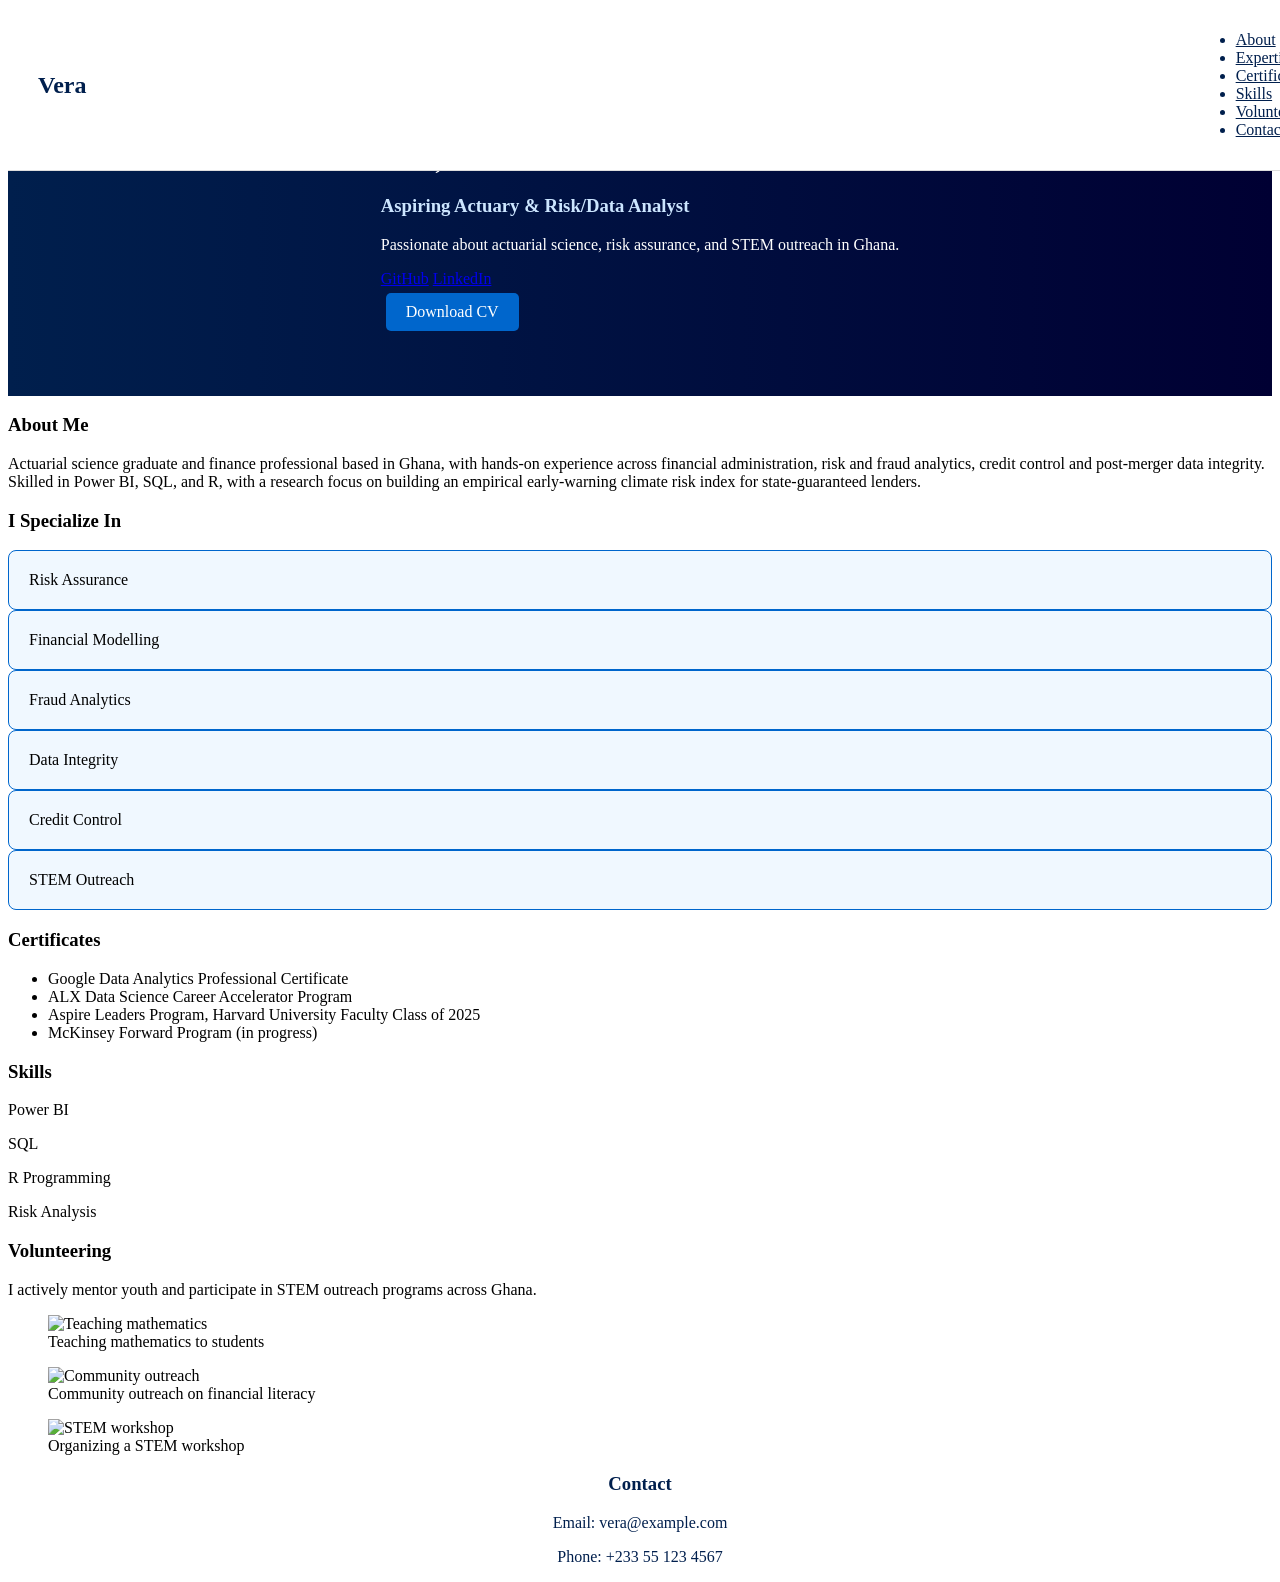
==== index.html @ 3a0b39cd "Rename index.html. to index.html" ====
<!DOCTYPE html>
<html lang="en">
<head>
  <meta charset="UTF-8">
  <title>Vera's Portfolio</title>
  <link rel="stylesheet" href="style.css">
  <script src="script.js" defer></script>
</head>
<body>
  <!-- Navigation -->
  <nav>
    <h1>Vera</h1>
    <ul>
      <li><a href="#about">About</a></li>
      <li><a href="#expertise">Expertise</a></li>
      <li><a href="#certificates">Certificates</a></li>
      <li><a href="#skills">Skills</a></li>
      <li><a href="#volunteering">Volunteering</a></li>
      <li><a href="#contact">Contact</a></li>
    </ul>
  </nav>

  <!-- Hero Section -->
  <header class="hero">
    <div class="hero-text">
      <h2>Hello, I am Vera</h2>
      <h3>Aspiring Actuary & Risk/Data Analyst</h3>
      <p>Passionate about actuarial science, risk assurance, and STEM outreach in Ghana.</p>
      <div class="social-icons">
        <a href="https://github.com/yourusername">GitHub</a>
        <a href="https://linkedin.com/in/yourprofile">LinkedIn</a>
      </div>
      <a href="cv.pdf" class="btn">Download CV</a>
    </div>
  </header>

  <!-- About Section -->
  <section id="about">
    <h3>About Me</h3>
    <p>Actuarial science graduate and finance professional based in Ghana, with hands-on experience across financial administration, risk and fraud analytics, credit control and post-merger data integrity. Skilled in Power BI, SQL, and R, with a research focus on building an empirical early-warning climate risk index for state-guaranteed lenders.</p>
  </section>

  <!-- Expertise Section -->
  <section id="expertise">
    <h3>I Specialize In</h3>
    <div class="expertise-grid">
      <div class="card">Risk Assurance</div>
      <div class="card">Financial Modelling</div>
      <div class="card">Fraud Analytics</div>
      <div class="card">Data Integrity</div>
      <div class="card">Credit Control</div>
      <div class="card">STEM Outreach</div>
    </div>
  </section>

  <!-- Certificates Section -->
  <section id="certificates">
    <h3>Certificates</h3>
    <ul>
      <li>Google Data Analytics Professional Certificate</li>
      <li>ALX Data Science Career Accelerator Program</li>
      <li>Aspire Leaders Program, Harvard University Faculty Class of 2025</li>
      <li>McKinsey Forward Program (in progress)</li>
    </ul>
  </section>

  <!-- Skills Section -->
  <section id="skills">
    <h3>Skills</h3>
    <div class="skill">
      <p>Power BI</p>
      <div class="bar"><div class="fill" style="width:90%"></div></div>
    </div>
    <div class="skill">
      <p>SQL</p>
      <div class="bar"><div class="fill" style="width:85%"></div></div>
    </div>
    <div class="skill">
      <p>R Programming</p>
      <div class="bar"><div class="fill" style="width:80%"></div></div>
    </div>
    <div class="skill">
      <p>Risk Analysis</p>
      <div class="bar"><div class="fill" style="width:88%"></div></div>
    </div>
  </section>

  <!-- Volunteering Section -->
  <section id="volunteering">
    <h3>Volunteering</h3>
    <p>I actively mentor youth and participate in STEM outreach programs across Ghana.</p>
    <div class="gallery">
      <figure>
        <img src="images/volunteer1.jpg" alt="Teaching mathematics">
        <figcaption>Teaching mathematics to students</figcaption>
      </figure>
      <figure>
        <img src="images/volunteer2.jpg" alt="Community outreach">
        <figcaption>Community outreach on financial literacy</figcaption>
      </figure>
      <figure>
        <img src="images/volunteer3.jpg" alt="STEM workshop">
        <figcaption>Organizing a STEM workshop</figcaption>
      </figure>
    </div>
  </section>

  <!-- Contact Section -->
  <section id="contact">
    <h3>Contact</h3>
    <p>Email: vera@example.com</p>
    <p>Phone: +233 55 123 4567</p>
  </section>
</body>
</html>
---- style.css ----
/* Navigation */
nav {
  position: fixed;
  top: 0;
  width: 100%;
  background: #ffffff;   /* white background */
  color: #001f4d;        /* dark navy text */
  padding: 15px 30px;
  display: flex;
  justify-content: space-between;
  align-items: center;
  z-index: 1000;
  border-bottom: 1px solid #ddd;
}
nav a { color: #001f4d; }

/* Hero Section */
.hero {
  display: flex;
  justify-content: center;
  align-items: center;
  gap: 40px;
  padding: 120px 20px 60px;
  background: linear-gradient(to right, #001f4d, #000033); /* deep navy gradient */
  color: white;
}
.hero h3 { color: #cce6ff; } /* light blue accent */
.btn {
  background: #0066cc; /* bright blue */
  color: white;
  padding: 10px 20px;
  text-decoration: none;
  border-radius: 5px;
  margin: 5px;
  display: inline-block;
}

/* Expertise Cards */
.card {
  background: #f0f8ff; /* very light blue */
  border: 1px solid #0066cc; /* bright blue border */
  border-radius: 8px;
  padding: 20px;
  text-align: left;
}
.card h4 { color: #001f4d; } /* navy headings */
.card a { color: #0066cc; }

/* Certificates */
.cert-list li::before {
  content: "✔ ";
  color: #009933; /* green checkmark */
  font-weight: bold;
}
.cert-list a { color: #004d00; }

/* Contact */
#contact {
  background: #ffffff; /* white background */
  color: #001f4d;      /* navy text */
  text-align: center;
}

/* Lightbox overlay */
.lightbox {
  display: none; /* hidden by default */
  position: fixed;
  z-index: 9999;
  padding-top: 60px;
  left: 0; top: 0;
  width: 100%; height: 100%;
  background-color: rgba(0,0,0,0.8);
  text-align: center;
}

/* Content inside lightbox */
.lightbox-content {
  max-width: 90%;
  max-height: 80%;
  margin: auto;
  border-radius: 8px;
  box-shadow: 0 4px 12px rgba(0,0,0,0.4);
}

/* Close button */
.close {
  position: absolute;
  top: 20px; right: 35px;
  color: #fff;
  font-size: 40px;
  font-weight: bold;
  cursor: pointer;
}
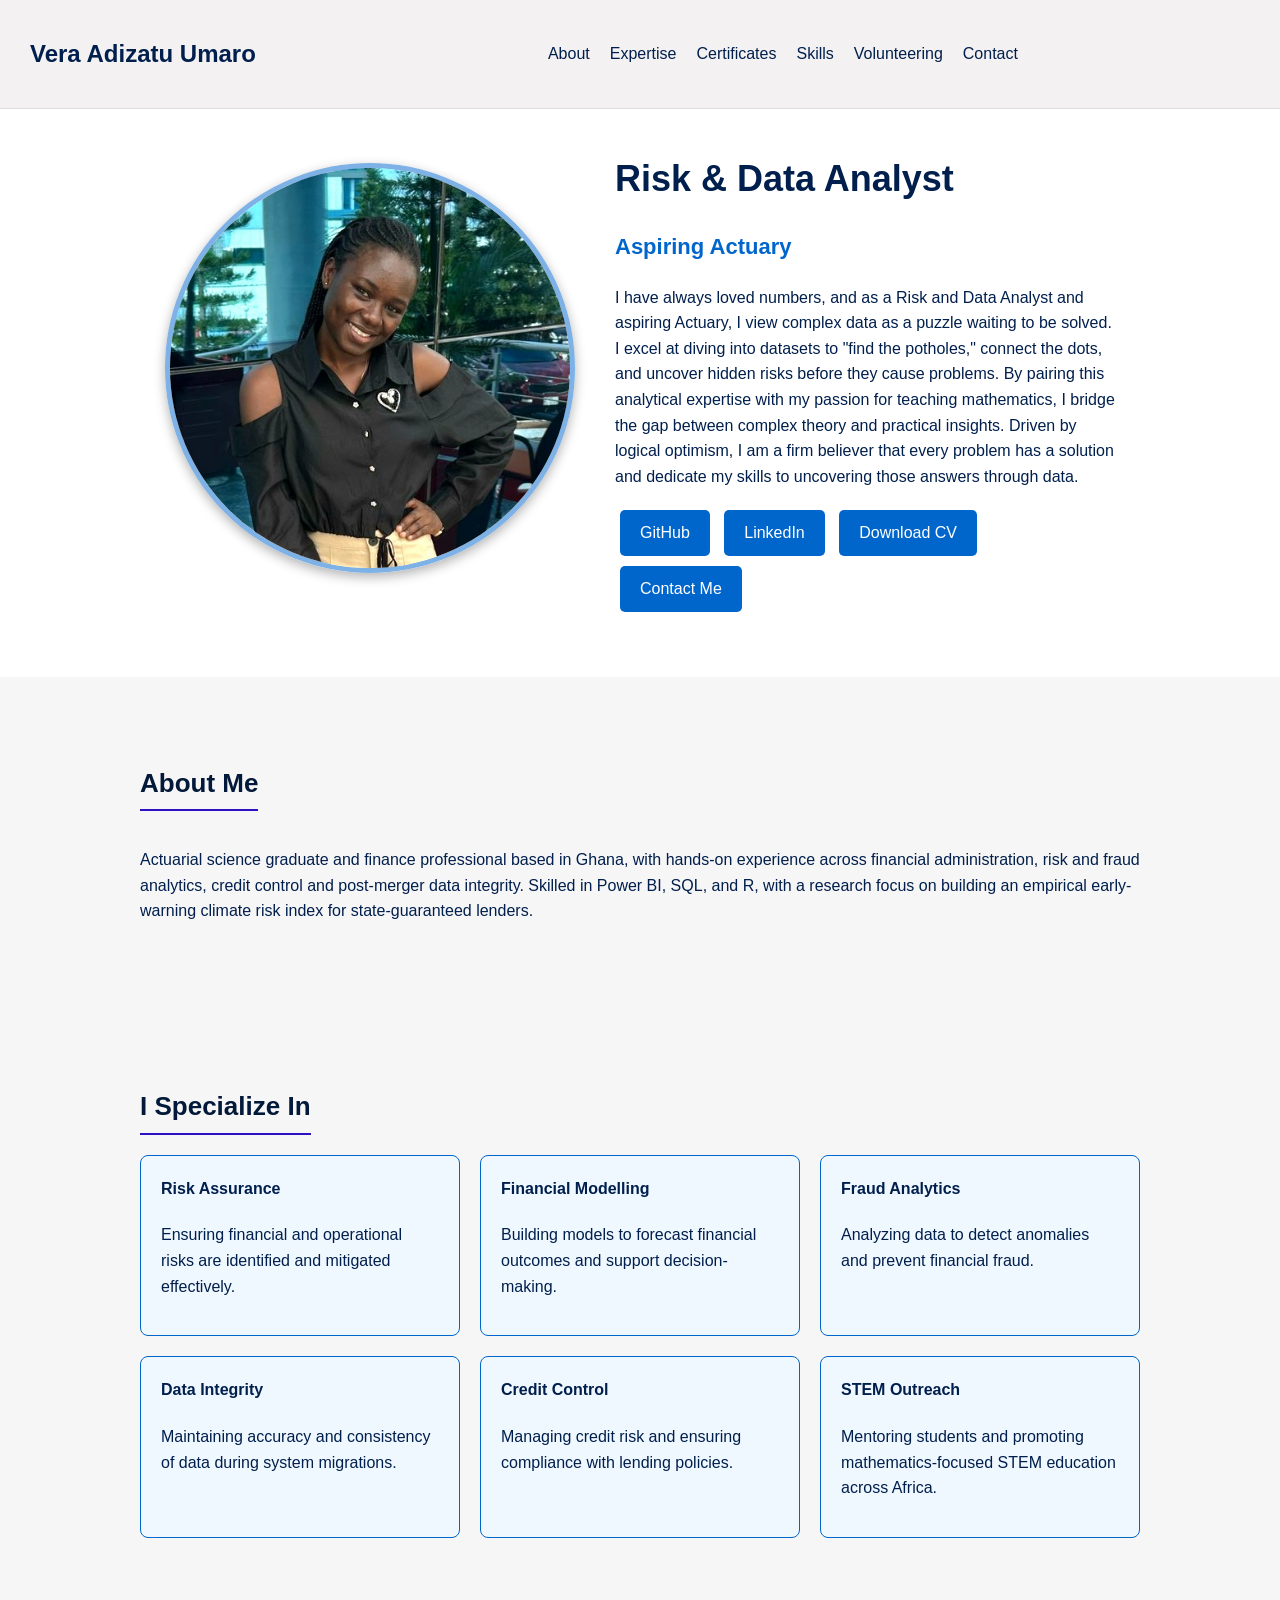
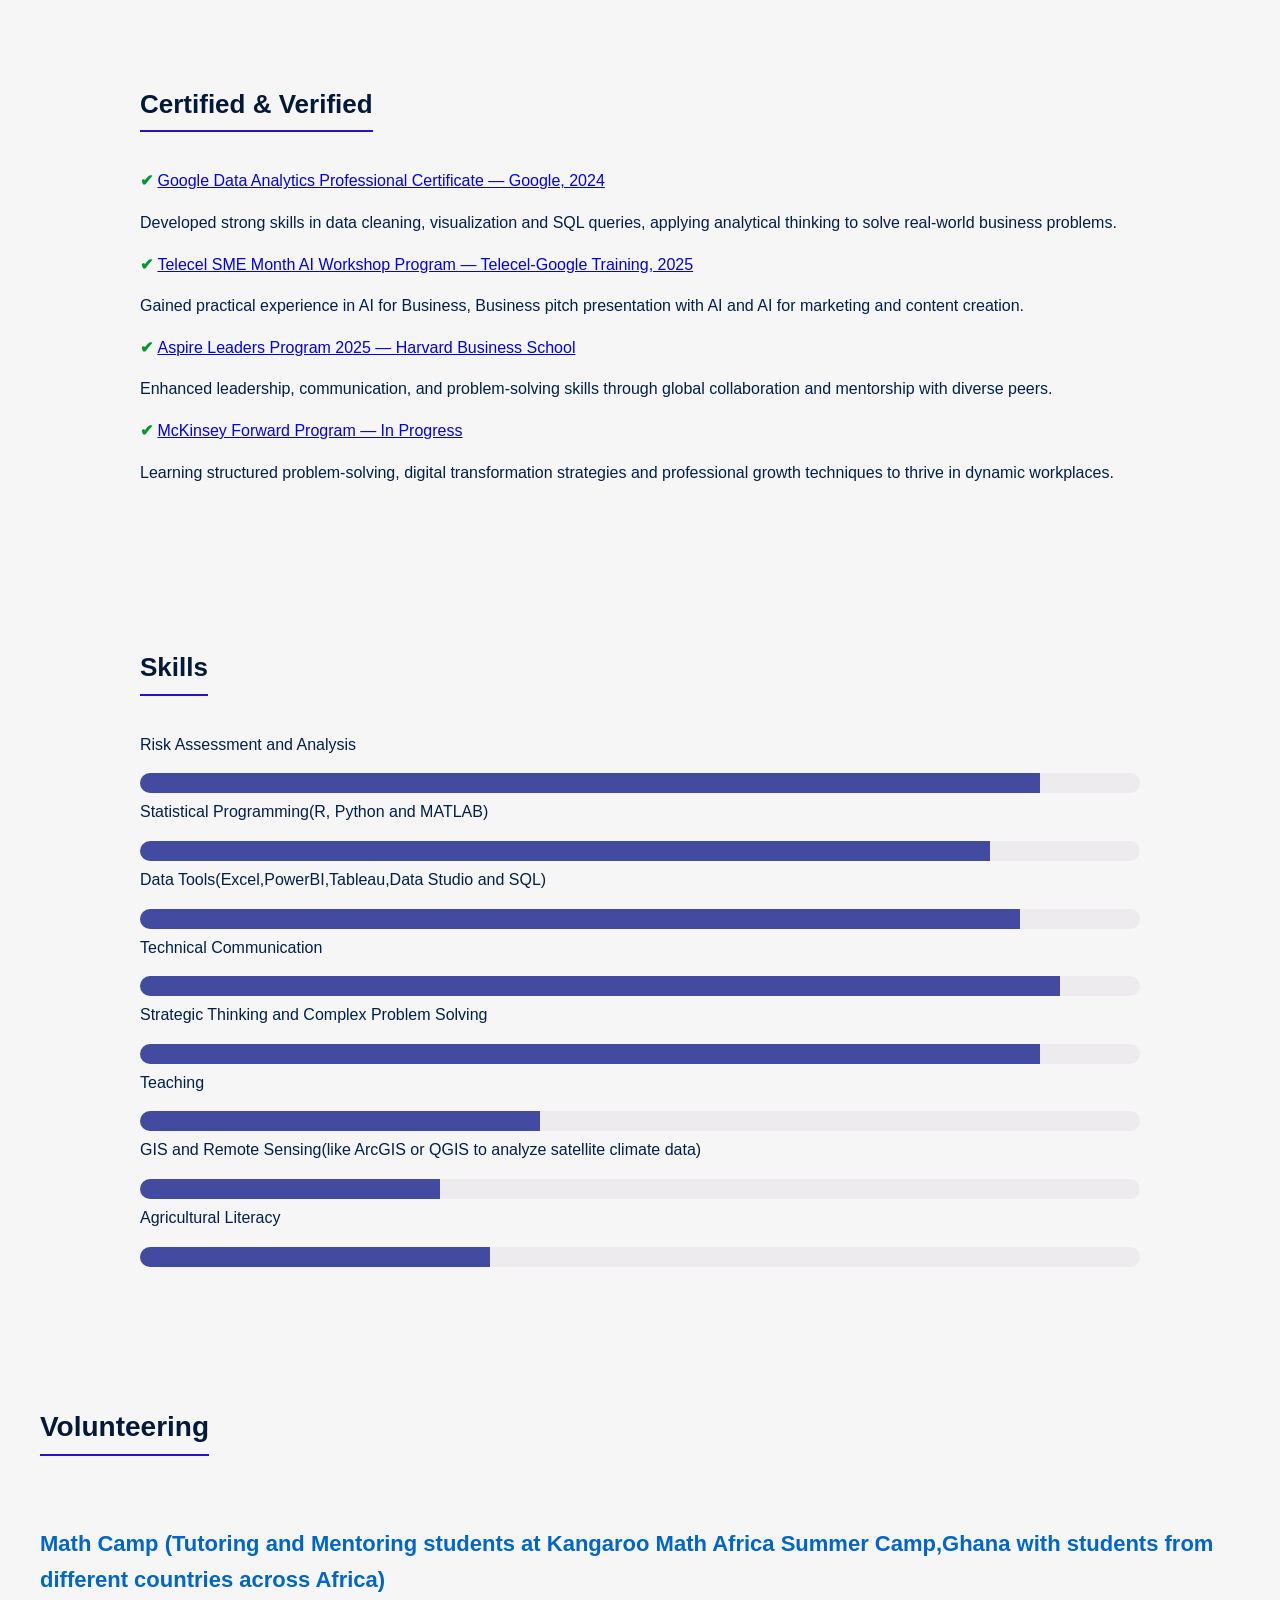
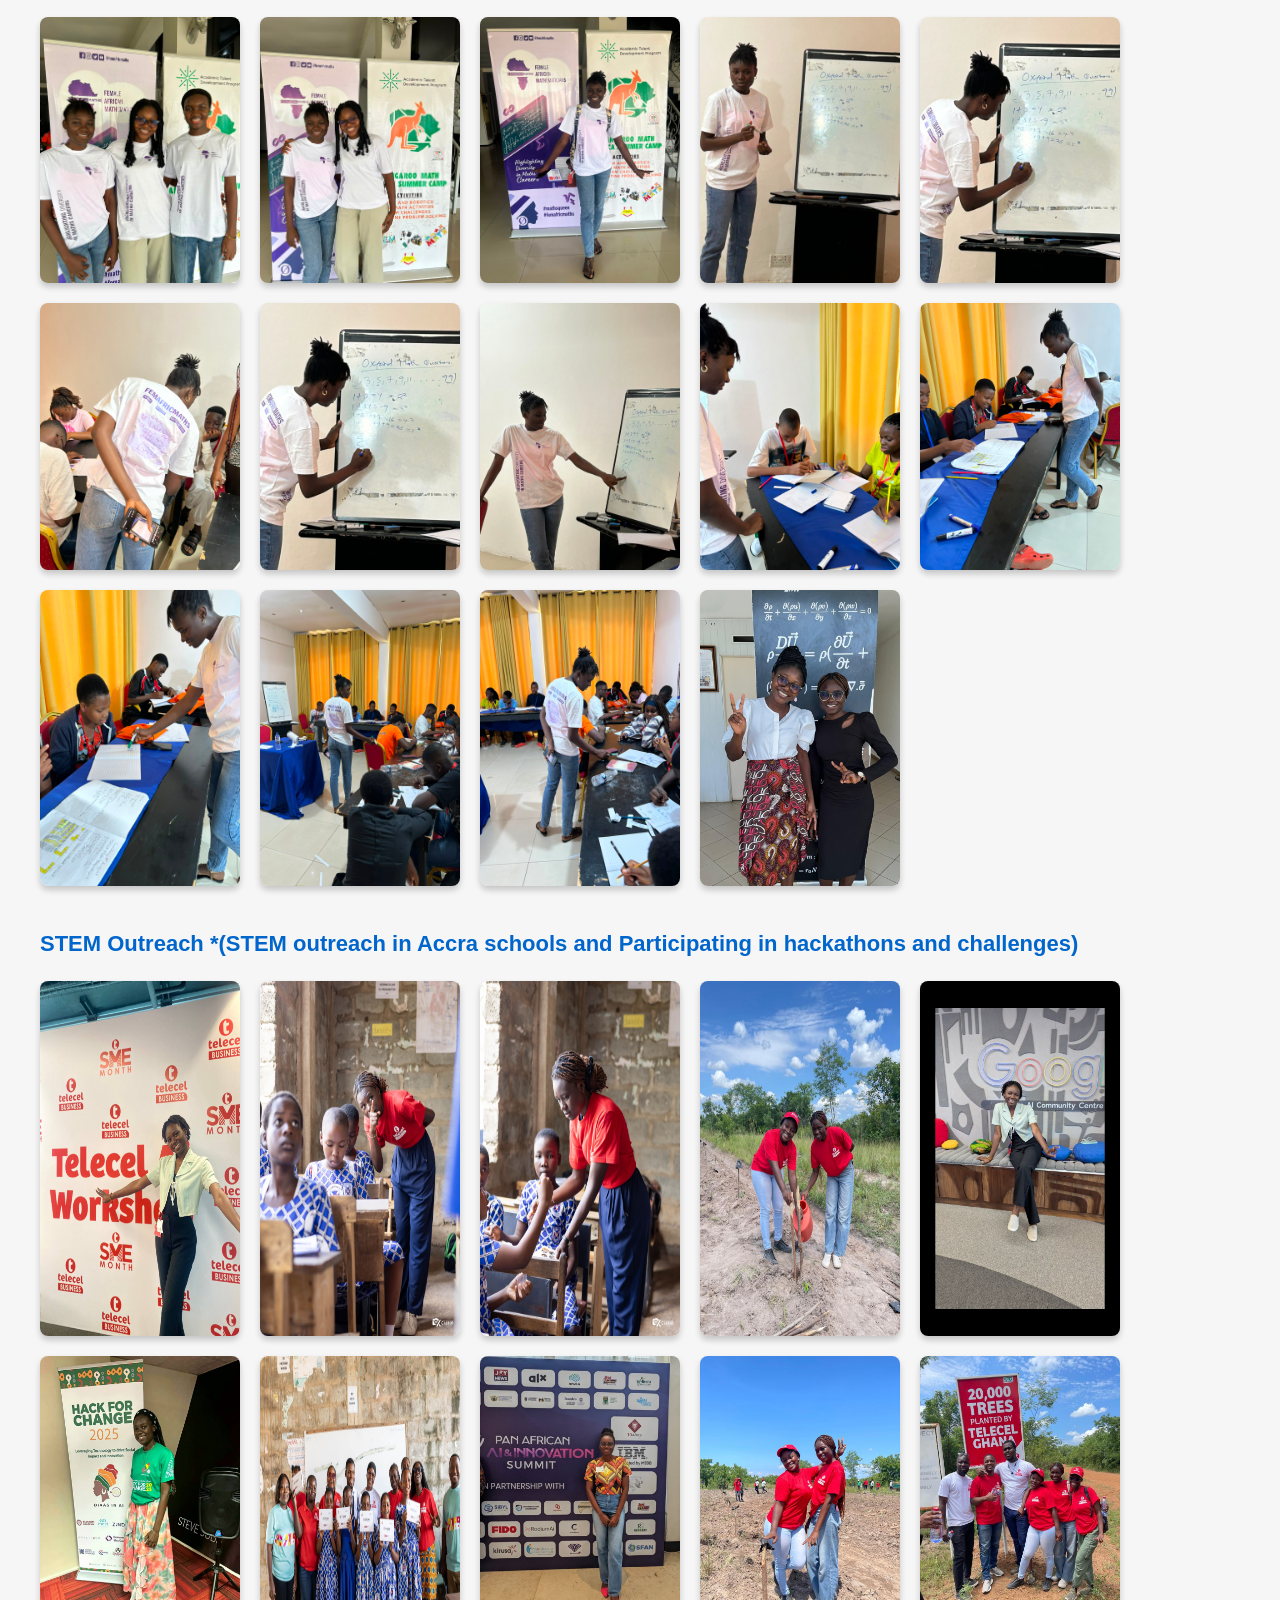
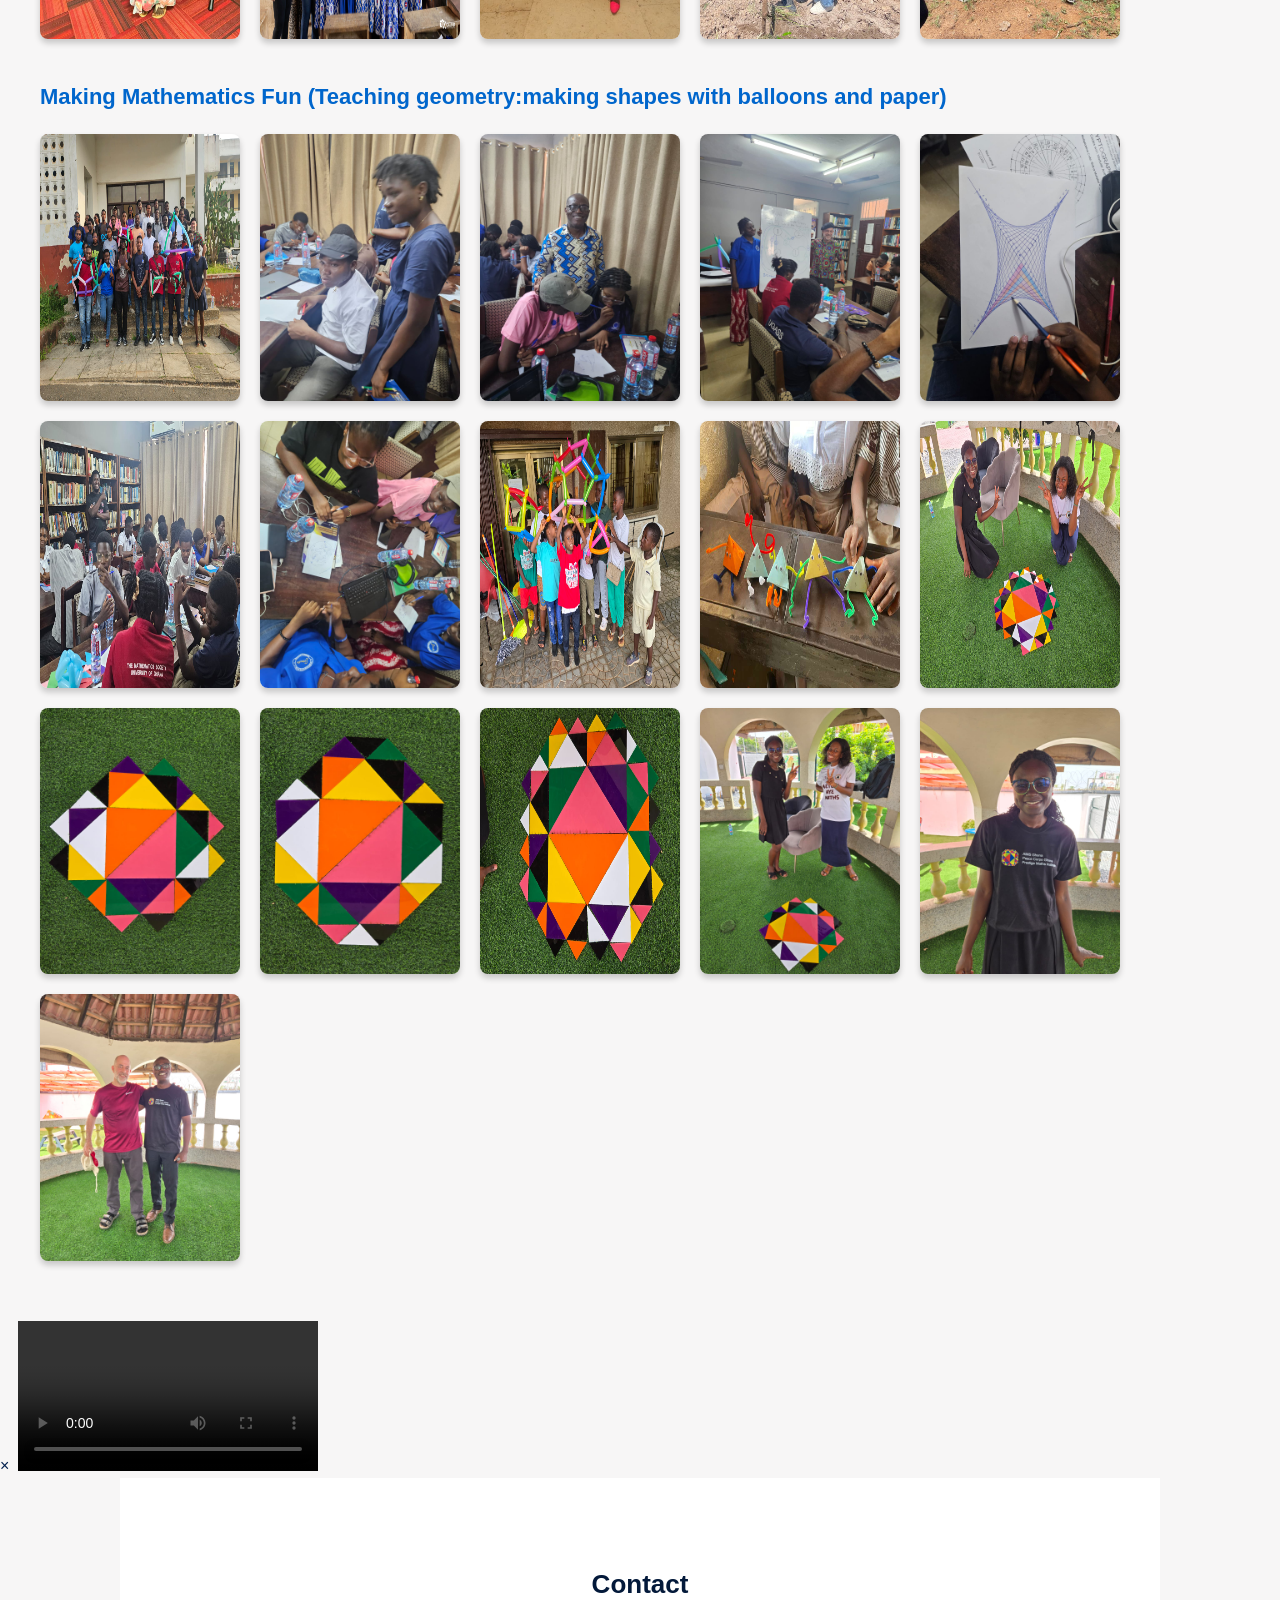
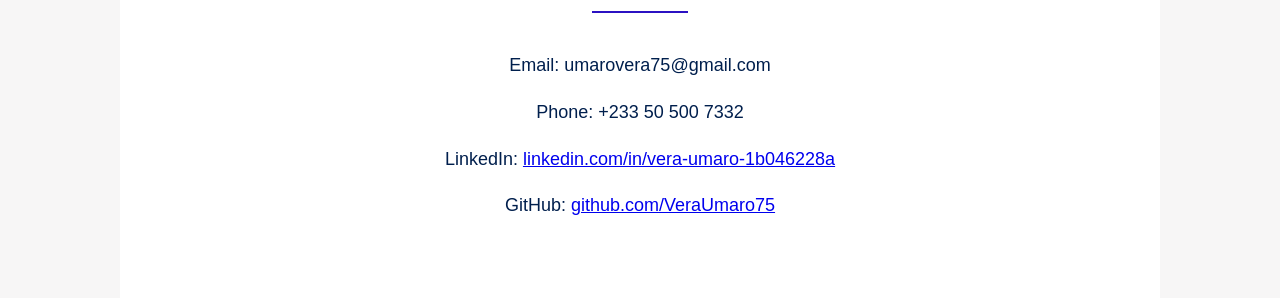
==== commit f41d9767: "Revamp HTML structure and styles for portfolio Updated the HTML structure and styles for Vera's port" ====
--- a/index.html
+++ b/index.html
@@ -3,13 +3,223 @@
 <head>
   <meta charset="UTF-8">
   <title>Vera's Portfolio</title>
-  <link rel="stylesheet" href="style.css">
-  <script src="script.js" defer></script>
+  <style>
+    body {
+      font-family: 'Segoe UI', Arial, sans-serif;
+      margin: 0;
+      background: #f7f6f6; /* single background color */
+      color: #001f4d;
+      line-height: 1.6;
+    }
+
+    /* Navigation */
+    nav {
+      position: fixed;
+      top: 0;
+      width: 100%;
+      background: #f3f1f1;
+      color: #001f4d;
+      padding: 15px 30px;
+      display: flex;
+      justify-content: space-between;
+      align-items: center;
+      z-index: 1000;
+      border-bottom: 1px solid #ddd;
+    }
+    nav ul {
+      list-style: none;
+      display: flex;
+      gap: 20px;
+      margin: 0;
+      padding: 0;
+    }
+    nav a {
+      color: #001f4d;
+      text-decoration: none;
+      font-weight: 500;
+    }
+
+    /* Hero Section */
+    .hero {
+      display: flex;
+      justify-content: center;
+      align-items: center;
+      gap: 40px;
+      padding: 120px 20px 60px;
+      background: hsl(0, 0%, 100%); /* same background color */
+      color: #001f4d;
+    }
+    .hero-text { max-width: 500px; }
+    .hero h2 { font-size: 36px; margin-bottom: 10px; }
+    .hero h3 { font-size: 22px; margin-bottom: 20px; color: #0066cc; }
+    .hero img {
+      width: 220px; height: 220px;
+      border-radius: 50%;
+      border: 5px solid #0066cc;
+    }
+    .btn {
+      background: #0066cc;
+      color: white;
+      padding: 10px 20px;
+      text-decoration: none;
+      border-radius: 5px;
+      margin: 5px;
+      display: inline-block;
+    }
+    /* Profile Photo */
+.profile-photo {
+  display: flex;
+  justify-content: center;
+  margin: 30px 0;
+}
+
+.profile-photo img {
+  width: 400px;
+  height: 400px;
+  border: 5px solid #7eb2e6; /* bright blue border */
+  box-shadow: 0 4px 12px rgba(0,0,0,0.3); /* subtle shadow */
+  object-fit: cover;         /* ensures proper cropping */
+}
+
+    section {
+      padding: 60px 20px;
+      max-width: 1000px;
+      margin: auto;
+    }
+    section h3 {
+      font-size: 26px;
+      margin-bottom: 20px;
+      color: #03193a;
+      border-bottom: 2px solid #2b11c2;
+      display: inline-block;
+      padding-bottom: 5px;
+    }
+    /* Expertise Grid */
+    .expertise-grid {
+      display: grid;
+      grid-template-columns: repeat(auto-fit, minmax(250px, 1fr));
+      gap: 20px;
+    }
+    .card {
+      background: #f0f8ff;
+      border: 1px solid #0066cc;
+      border-radius: 8px;
+      padding: 20px;
+      text-align: left;
+    }
+    .card h4 { margin-top: 0; color: #001f4d; }
+    .card a { color: #0066cc; text-decoration: none; }
+    /* Certificates */
+    .cert-list { list-style: none; padding: 0; }
+    .cert-list li { margin-bottom: 10px; font-size: 16px; }
+    .cert-list li::before {
+      content: "✔ ";
+      color: #009933;
+      font-weight: bold;
+    }
+    /* Skills */
+    .skill {
+      margin-bottom: -10px;
+    }
+
+    .bar {
+      background: #eeebeefa;
+      border-radius: 50px;
+      overflow: hidden;
+    }
+
+    .fill {
+      background: #424ba0;
+      height: 20px;
+    }
+    /* Volunteering Section */
+#volunteering {
+  padding: 60px 20px;
+  max-width: 1200px;
+  margin: auto;
+}
+
+#volunteering h3 {
+  font-size: 28px;
+  margin-bottom: 30px;
+  color: #03193a;
+  border-bottom: 2px solid #2b11c2;
+  display: inline-block;
+  padding-bottom: 5px;
+}
+
+#volunteering h4 {
+  font-size: 22px;
+  margin-top: 40px;
+  margin-bottom: 20px;
+  color: #0066cc;
+}
+
+/* Gallery layout */
+.gallery {
+  display: flex;
+  flex-wrap: wrap;
+  gap: 20px;
+  justify-content: flex-start;
+}
+
+/* Images */
+.gallery img {
+  width: 200px;
+  border-radius: 8px;
+  box-shadow: 0 4px 6px rgba(0,0,0,0.2);
+  transition: transform 0.3s ease;
+}
+
+.gallery img:hover {
+  transform: scale(1.05);
+}
+
+/* Videos */
+.gallery video {
+  width: 320px;
+  border-radius: 8px;
+  box-shadow: 0 4px 6px rgba(0,0,0,0.2);
+  margin: 10px 0;
+}
+
+/* Captions */
+figcaption {
+  text-align: center;
+  margin-top: 8px;
+  font-size: 14px;
+  color: #333;
+}
+
+/* Responsive */
+@media (max-width: 768px) {
+  .gallery {
+    flex-direction: column;
+    align-items: center;
+  }
+  .gallery img, .gallery video {
+    width: 90%;
+    max-width: 400px;
+  }
+}
+
+    /* Contact */
+    #contact { background: #ffffff; color: #001f4d; text-align: center; }
+    #contact p { font-size: 18px; }
+
+    /* Responsive */
+    @media (max-width: 768px) {
+      .hero { flex-direction: column; }
+      .hero img { margin-top: 20px; }
+      .expertise-grid { grid-template-columns: 1fr; }
+    }
+  </style>
 </head>
 <body>
+
   <!-- Navigation -->
   <nav>
-    <h1>Vera</h1>
+    <h1>Vera Adizatu Umaro</h1>
     <ul>
       <li><a href="#about">About</a></li>
       <li><a href="#expertise">Expertise</a></li>
@@ -17,20 +227,25 @@
       <li><a href="#skills">Skills</a></li>
       <li><a href="#volunteering">Volunteering</a></li>
       <li><a href="#contact">Contact</a></li>
-    </ul>
+     </ul>
+    <div>   </div>
   </nav>
 
   <!-- Hero Section -->
   <header class="hero">
+   <div class="profile-photo">
+  <img src="images/profile.jpg" alt="Profile photo">
+</div>
     <div class="hero-text">
-      <h2>Hello, I am Vera</h2>
-      <h3>Aspiring Actuary & Risk/Data Analyst</h3>
-      <p>Passionate about actuarial science, risk assurance, and STEM outreach in Ghana.</p>
-      <div class="social-icons">
-        <a href="https://github.com/yourusername">GitHub</a>
-        <a href="https://linkedin.com/in/yourprofile">LinkedIn</a>
+      <h2>Risk & Data Analyst</h2>
+      <h3>Aspiring Actuary</h3>
+      <p>I have always loved numbers, and as a Risk and Data Analyst and aspiring Actuary, I view complex data as a puzzle waiting to be solved. I excel at diving into datasets to "find the potholes," connect the dots, and uncover hidden risks before they cause problems. By pairing this analytical expertise with my passion for teaching mathematics, I bridge the gap between complex theory and practical insights. Driven by logical optimism, I am a firm believer that every problem has a solution and dedicate my skills to uncovering those answers through data.</p>
+      <div>
+        <a href="https://github.com/VeraUmaro75/Vera-Umaro-Professional-Portfolio" class="btn">GitHub</a>
+        <a href="https://www.linkedin.com/in/vera-umaro-1b046228a" class="btn">LinkedIn</a>
+        <a href="Vera Adizatu Umaro_Cumulative Vitae.pdf" class="btn">Download CV</a>
+        <a href="#contact" class="btn">Contact Me</a>
       </div>
-      <a href="cv.pdf" class="btn">Download CV</a>
     </div>
   </header>
 
@@ -39,77 +254,138 @@
     <h3>About Me</h3>
     <p>Actuarial science graduate and finance professional based in Ghana, with hands-on experience across financial administration, risk and fraud analytics, credit control and post-merger data integrity. Skilled in Power BI, SQL, and R, with a research focus on building an empirical early-warning climate risk index for state-guaranteed lenders.</p>
   </section>
-
   <!-- Expertise Section -->
   <section id="expertise">
     <h3>I Specialize In</h3>
     <div class="expertise-grid">
-      <div class="card">Risk Assurance</div>
-      <div class="card">Financial Modelling</div>
-      <div class="card">Fraud Analytics</div>
-      <div class="card">Data Integrity</div>
-      <div class="card">Credit Control</div>
-      <div class="card">STEM Outreach</div>
+      <div class="card"><h4>Risk Assurance</h4><p>Ensuring financial and operational risks are identified and mitigated effectively.</p><a href="#"></a></div>
+      <div class="card"><h4>Financial Modelling</h4><p>Building models to forecast financial outcomes and support decision-making.</p><a href="#"></a></div>
+      <div class="card"><h4>Fraud Analytics</h4><p>Analyzing data to detect anomalies and prevent financial fraud.</p><a href="#"></a></div>
+      <div class="card"><h4>Data Integrity</h4><p>Maintaining accuracy and consistency of data during system migrations.</p><a href="#"></a></div>
+      <div class="card"><h4>Credit Control</h4><p>Managing credit risk and ensuring compliance with lending policies.</p><a href="#"></a></div>
+      <div class="card"><h4>STEM Outreach</h4><p>Mentoring students and promoting mathematics-focused STEM education across Africa.</p><a href="#"></a></div>
     </div>
   </section>
-
   <!-- Certificates Section -->
-  <section id="certificates">
-    <h3>Certificates</h3>
-    <ul>
-      <li>Google Data Analytics Professional Certificate</li>
-      <li>ALX Data Science Career Accelerator Program</li>
-      <li>Aspire Leaders Program, Harvard University Faculty Class of 2025</li>
-      <li>McKinsey Forward Program (in progress)</li>
-    </ul>
-  </section>
-
-  <!-- Skills Section -->
+<section id="certificates">
+  <h3>Certified & Verified</h3>
+  <ul class="cert-list">
+    <li>
+      <a href="certificates/google-data-analytics.pdf" target="_blank">
+        Google Data Analytics Professional Certificate — Google, 2024
+      </a>
+      <p class="cert-summary">Developed strong skills in data cleaning, visualization and SQL queries, applying analytical thinking to solve real-world business problems.</p>
+    </li>
+    <li>
+      <a href="certificates/Telecel SME-AI-Workspace.pdf" target="_blank">
+        Telecel SME Month AI Workshop Program — Telecel-Google Training, 2025
+      </a>
+      <p class="cert-summary">Gained practical experience in AI for Business, Business pitch presentation with AI and AI for marketing and content creation.</p>
+    </li>
+    <li>
+      <a href="certificates/aspire-leaders.pdf" target="_blank">
+        Aspire Leaders Program 2025 — Harvard Business School
+      </a>
+      <p class="cert-summary">Enhanced leadership, communication, and problem-solving skills through global collaboration and mentorship with diverse peers.</p>
+    </li>
+    <li>
+      <a href="certificates/mckinsey-forward.jpg" target="_blank">
+        McKinsey Forward Program — In Progress
+      </a>
+      <p class="cert-summary">Learning structured problem-solving, digital transformation strategies and professional growth techniques to thrive in dynamic workplaces.</p>
+    </li>
+  </ul>
+</section>
+ <!-- Skills Section -->
   <section id="skills">
     <h3>Skills</h3>
-    <div class="skill">
-      <p>Power BI</p>
-      <div class="bar"><div class="fill" style="width:90%"></div></div>
-    </div>
-    <div class="skill">
-      <p>SQL</p>
-      <div class="bar"><div class="fill" style="width:85%"></div></div>
-    </div>
-    <div class="skill">
-      <p>R Programming</p>
-      <div class="bar"><div class="fill" style="width:80%"></div></div>
-    </div>
-    <div class="skill">
-      <p>Risk Analysis</p>
-      <div class="bar"><div class="fill" style="width:88%"></div></div>
-    </div>
-  </section>
-
+    <div class="skill"><p>Risk Assessment and Analysis</p><div class="bar"><div class="fill" style="width:90%"></div></div></div>
+    <div class="skill"><p>Statistical Programming(R, Python and MATLAB)</p><div class="bar"><div class="fill" style="width:85%"></div></div></div>
+    <div class="skill"><p>Data Tools(Excel,PowerBI,Tableau,Data Studio and SQL)</p><div class="bar"><div class="fill" style="width:88%"></div></div></div>
+    <div class="skill"><p>Technical Communication</p><div class="bar"><div class="fill" style="width:92%"></div></div></div>
+    <div class="skill"><p>Strategic Thinking and Complex Problem Solving</p><div class="bar"><div class="fill" style="width:90%"></div></div></div>
+    <div class="skill"><p>Teaching</p><div class="bar"><div class="fill" style="width:40%"></div></div></div>
+    <div class="skill"><p>GIS and Remote Sensing(like ArcGIS or QGIS to analyze satellite climate data)</p><div class="bar"><div class="fill" style="width:30%"></div></div></div>
+    <div class="skill"><p>Agricultural Literacy</p><div class="bar"><div class="fill" style="width:35%"></div></div></div>
+    </section>
   <!-- Volunteering Section -->
-  <section id="volunteering">
-    <h3>Volunteering</h3>
-    <p>I actively mentor youth and participate in STEM outreach programs across Ghana.</p>
-    <div class="gallery">
-      <figure>
-        <img src="images/volunteer1.jpg" alt="Teaching mathematics">
-        <figcaption>Teaching mathematics to students</figcaption>
-      </figure>
-      <figure>
-        <img src="images/volunteer2.jpg" alt="Community outreach">
-        <figcaption>Community outreach on financial literacy</figcaption>
-      </figure>
-      <figure>
-        <img src="images/volunteer3.jpg" alt="STEM workshop">
-        <figcaption>Organizing a STEM workshop</figcaption>
-      </figure>
-    </div>
-  </section>
+<section id="volunteering">
+  <h3>Volunteering</h3>
+
+  <!-- Math Camp -->
+  <h4>Math Camp (Tutoring and Mentoring students at Kangaroo Math Africa Summer Camp,Ghana with students from different countries across Africa)</h4>
+  <div class="gallery">
+    <img src="images/math-camp/math1.jpg" alt="Math Camp 1">
+    <img src="images/math-camp/math2.jpg" alt="Math Camp 2">
+    <img src="images/math-camp/math3.jpg" alt="Math Camp 3">
+    <img src="images/math-camp/math4.jpg" alt="Math Camp 4">
+    <img src="images/math-camp/math5.jpg" alt="Math Camp 5">
+    <img src="images/math-camp/math6.jpg" alt="Math Camp 6">
+    <img src="images/math-camp/math7.jpg" alt="Math Camp 7">
+    <img src="images/math-camp/math8.jpg" alt="Math Camp 8">
+    <img src="images/math-camp/math9.jpg" alt="Math Camp 9">
+    <img src="images/math-camp/math10.jpg" alt="Math Camp 10">
+    <img src="images/math-camp/math11.jpg" alt="Math Camp 11">
+    <img src="images/math-camp/math12.jpg" alt="Math Camp 12">
+    <img src="images/math-camp/math13.jpg" alt="Math Camp 13">
+    <img src="images/math-camp/math14.jpg" alt="Math Camp 14">
+  </div>
+
+  <!-- STEM Outreach -->
+  <h4>STEM Outreach *(STEM outreach in Accra schools and Participating in hackathons and challenges)</h4>
+  <div class="gallery">
+    <img src="images/stem-outreach/stem1.jpg" alt="STEM Outreach 1">
+    <img src="images/stem-outreach/stem2.jpg" alt="STEM Outreach 2">
+    <img src="images/stem-outreach/stem3.jpg" alt="STEM Outreach 3">
+    <img src="images/stem-outreach/stem4.jpg" alt="STEM Outreach 4">
+    <img src="images/stem-outreach/stem5.jpg" alt="STEM Outreach 5">
+    <img src="images/stem-outreach/stem6.jpg" alt="STEM Outreach 6">
+    <img src="images/stem-outreach/stem7.jpg" alt="STEM Outreach 7">
+    <img src="images/stem-outreach/stem8.jpeg" alt="STEM Outreach 8">
+    <img src="images/stem-outreach/stem9.jpg" alt="STEM Outreach 9">
+    <img src="images/stem-outreach/stem10.jpg" alt="STEM Outreach 9">
+  </div>
+
+  <!-- Making Mathematics Fun -->
+  <h4>Making Mathematics Fun (Teaching geometry:making shapes with balloons and paper)</h4>
+  <div class="gallery">
+    <img src="images/Making Mathematics Fun/math fun1.jpg" alt="Math Fun 1">
+    <img src="images/Making Mathematics Fun/math fun2.jpg" alt="Math Fun 2">
+    <img src="images/Making Mathematics Fun/math fun3.jpg" alt="Math Fun 3">
+    <img src="images/Making Mathematics Fun/math fun4.jpg" alt="Math Fun 4">
+    <img src="images/Making Mathematics Fun/math fun5.jpg" alt="Math Fun 5">
+    <img src="images/Making Mathematics Fun/math fun6.jpg" alt="Math Fun 6">
+    <img src="images/Making Mathematics Fun/math fun7.jpg" alt="Math Fun 7">
+    <img src="images/Making Mathematics Fun/math fun8.jpg" alt="Math Fun 8">
+    <img src="images/Making Mathematics Fun/math fun9.jpg" alt="Math Fun 9">
+    <img src="images/Making Mathematics Fun/math fun10.jpg" alt="Math Fun 10">
+    <img src="images/Making Mathematics Fun/math fun11.jpg" alt="Math Fun 11">
+    <img src="images/Making Mathematics Fun/math fun12.jpg" alt="Math Fun 12">
+    <img src="images/Making Mathematics Fun/math fun13.jpg" alt="Math Fun 13">
+    <img src="images/Making Mathematics Fun/math fun14.jpg" alt="Math Fun 14">
+    <img src="images/Making Mathematics Fun/math fun15.jpg" alt="Math Fun 15">
+    <img src="images/Making Mathematics Fun/math fun16.jpg" alt="Math Fun 16">
+  </div>
+</section>
+<!-- Modal (hidden by default) -->
+<div id="lightbox" class="lightbox">
+  <span class="close">&times;</span>
+  <img class="lightbox-content" id="lightbox-img">
+  <video class="lightbox-content" id="lightbox-video" controls></video>
+</div>
 
   <!-- Contact Section -->
   <section id="contact">
     <h3>Contact</h3>
-    <p>Email: vera@example.com</p>
-    <p>Phone: +233 55 123 4567</p>
+    <p>Email: umarovera75@gmail.com</p>
+    <p>Phone: +233 50 500 7332</p>
+    <p>LinkedIn: <a href="https://www.linkedin.com/in/vera-umaro-1b046228a">linkedin.com/in/vera-umaro-1b046228a</a></p>
+    <p>GitHub: <a href="https://github.com/VeraUmaro75/Vera-Umaro-Professional-Portfolio">github.com/VeraUmaro75</a></p>
   </section>
+
+    
+
 </body>
 </html>
+
+
